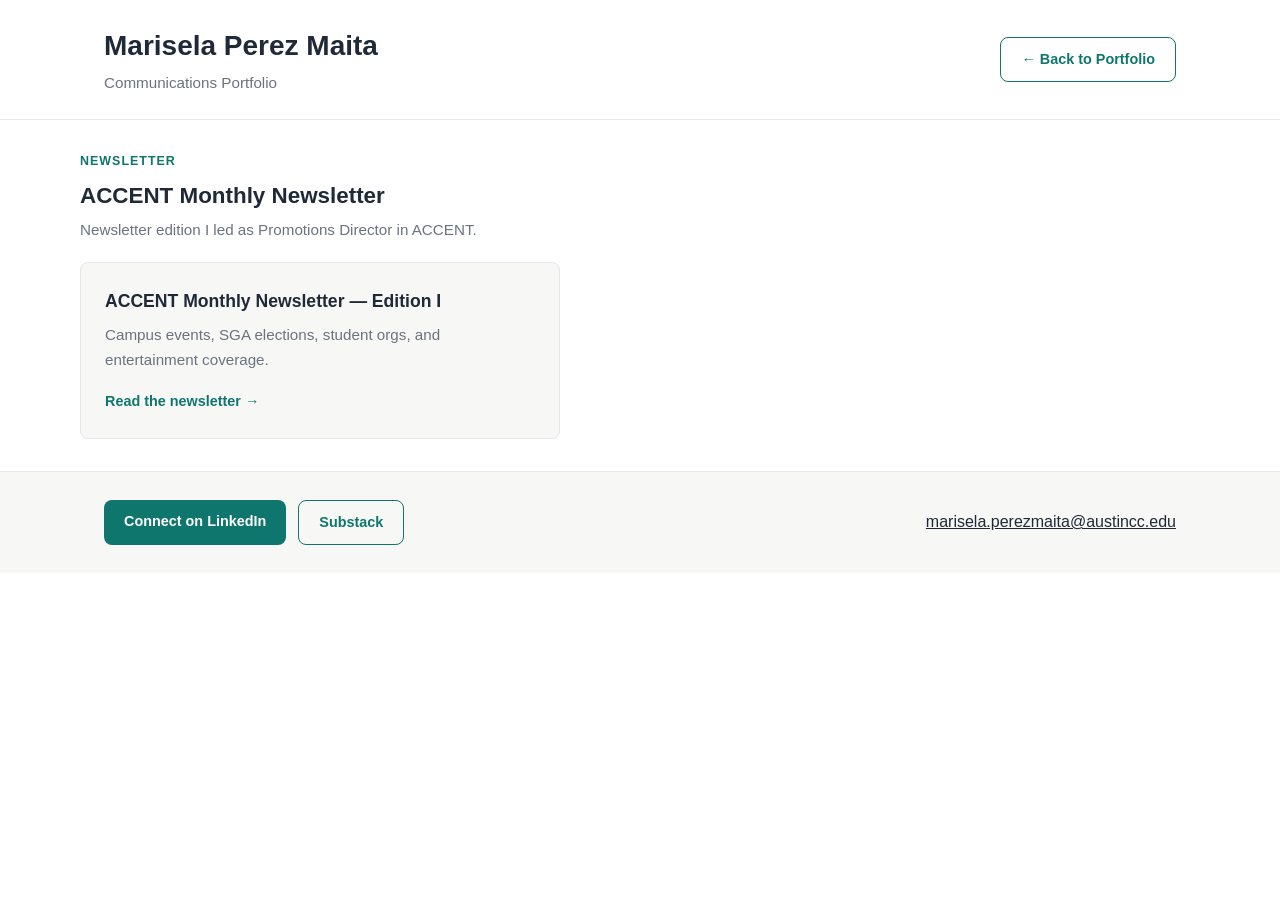
==== newsletter.html @ e1c943d8 "Add Newsletter page linking to ACCENT Monthly Newsletter" ====
<!DOCTYPE html>
<html lang="en">
<head>
  <meta charset="UTF-8">
  <meta name="viewport" content="width=device-width, initial-scale=1.0">
  <title>Newsletter — Marisela Perez Maita</title>
  <meta name="description" content="ACCENT Monthly Newsletter, Austin Community College.">
  <link rel="stylesheet" href="css/style.css">
</head>
<body>
  <header class="site-header">
    <div class="container header-inner">
      <div>
        <h1><a class="home-link" href="index.html">Marisela Perez Maita</a></h1>
        <p class="tagline">Communications Portfolio</p>
      </div>
      <div class="header-links">
        <a class="btn btn-outline" href="index.html">&larr; Back to Portfolio</a>
      </div>
    </div>
  </header>

  <main>
    <section id="newsletter" class="section container">
      <p class="eyebrow">Newsletter</p>
      <h2>ACCENT Monthly Newsletter</h2>
      <p class="section-note">Newsletter edition I led as Promotions Director in ACCENT.</p>
      <a class="newsletter-card" href="https://mailchi.mp/2ba8d38e01a6/accent-monthly-newsletter" target="_blank" rel="noopener">
        <span class="newsletter-card-title">ACCENT Monthly Newsletter — Edition I</span>
        <span class="newsletter-card-note">Campus events, SGA elections, student orgs, and entertainment coverage.</span>
        <span class="article-link">Read the newsletter →</span>
      </a>
    </section>
  </main>

  <footer class="site-footer">
    <div class="container footer-inner">
      <div class="footer-links">
        <a class="btn btn-accent" href="https://www.linkedin.com/in/marisela-pm" target="_blank" rel="noopener">Connect on LinkedIn</a>
        <a class="btn btn-outline" href="https://substack.com/@infima" target="_blank" rel="noopener">Substack</a>
      </div>
      <p class="footer-contact"><a href="mailto:marisela.perezmaita@austincc.edu">marisela.perezmaita@austincc.edu</a></p>
    </div>
  </footer>

  <script src="js/main.js"></script>
</body>
</html>
---- css/style.css ----
:root {
  --accent: #0F766E;
  --accent-dark: #0B5C56;
  --bg: #FFFFFF;
  --bg-alt: #F7F7F5;
  --text: #1F2937;
  --text-muted: #6B7280;
  --border: #E5E7EB;
  --radius: 8px;
  --max-width: 1120px;
}

* { box-sizing: border-box; }

body {
  margin: 0;
  font-family: -apple-system, BlinkMacSystemFont, "Segoe UI", Roboto, Helvetica, Arial, sans-serif;
  color: var(--text);
  background: var(--bg);
  line-height: 1.6;
}

.container {
  max-width: var(--max-width);
  margin: 0 auto;
  padding: 0 24px;
}

.site-header {
  border-bottom: 1px solid var(--border);
  padding: 24px 0;
}

.header-inner {
  display: flex;
  flex-wrap: wrap;
  align-items: center;
  justify-content: space-between;
  gap: 16px;
}

h1 {
  margin: 0 0 2px;
  font-size: 1.75rem;
}

.tagline {
  margin: 0;
  color: var(--text-muted);
  font-size: 0.95rem;
}

.header-links,
.footer-links {
  display: flex;
  flex-wrap: wrap;
  gap: 12px;
}

.btn {
  display: inline-block;
  padding: 10px 20px;
  border-radius: var(--radius);
  text-decoration: none;
  font-weight: 600;
  font-size: 0.9rem;
}

.btn-accent {
  background: var(--accent);
  color: #fff;
}

.btn-accent:hover {
  background: var(--accent-dark);
}

.btn-outline {
  background: transparent;
  color: var(--accent);
  border: 1px solid var(--accent);
}

.btn-outline:hover {
  background: var(--accent);
  color: #fff;
}

.section {
  padding: 32px 0;
}

.section + .section {
  border-top: 1px solid var(--border);
}

.eyebrow {
  margin: 0 0 6px;
  color: var(--accent);
  font-size: 0.78rem;
  font-weight: 700;
  text-transform: uppercase;
  letter-spacing: 0.08em;
}

.section h2 {
  margin: 0 0 4px;
  font-size: 1.4rem;
}

.section-note {
  margin: 0 0 20px;
  color: var(--text-muted);
  font-size: 0.95rem;
}

.bio-text {
  font-size: 1.15rem;
  max-width: 760px;
  margin: 0;
}

.embeds-grid {
  column-width: 540px;
  column-gap: 20px;
}

.embed-card {
  break-inside: avoid;
  margin: 0 0 20px;
  display: flex;
  justify-content: center;
}

.embed-card iframe {
  max-width: 100%;
}

.article-card {
  display: block;
  padding: 20px;
  border: 1px solid var(--border);
  border-radius: var(--radius);
  background: var(--bg-alt);
  text-decoration: none;
  color: var(--text);
  transition: border-color 0.2s ease;
  width: 100%;
}

.article-card:hover {
  border-color: var(--accent);
}

.article-source {
  margin: 0 0 8px;
  font-size: 0.85rem;
  color: var(--text-muted);
  text-transform: uppercase;
  letter-spacing: 0.03em;
}

.article-title {
  margin: 0 0 12px;
  font-size: 1.1rem;
}

.article-link {
  font-weight: 600;
  color: var(--accent);
  font-size: 0.9rem;
}

.carousel {
  display: flex;
  align-items: center;
  gap: 12px;
}

.carousel-track {
  display: flex;
  gap: 20px;
  overflow-x: auto;
  scroll-snap-type: x mandatory;
  scroll-behavior: smooth;
  padding-bottom: 8px;
}

.carousel-slide {
  flex: 0 0 auto;
  scroll-snap-align: start;
  width: min(400px, 78vw);
  margin: 0;
}

.carousel-slide img,
.carousel-slide video {
  width: 100%;
  border-radius: var(--radius);
  display: block;
  background: #000;
}

.carousel-slide figcaption {
  margin-top: 10px;
  font-size: 0.9rem;
  color: var(--text-muted);
}

.carousel-arrow {
  flex: 0 0 auto;
  width: 40px;
  height: 40px;
  border-radius: 50%;
  border: 1px solid var(--border);
  background: var(--bg);
  color: var(--text);
  font-size: 1.4rem;
  line-height: 1;
  cursor: pointer;
}

.carousel-arrow:hover {
  border-color: var(--accent);
  color: var(--accent);
}

.home-link {
  color: inherit;
  text-decoration: none;
}

.newsletter-card {
  display: block;
  max-width: 480px;
  padding: 24px;
  border: 1px solid var(--border);
  border-radius: var(--radius);
  background: var(--bg-alt);
  text-decoration: none;
  color: var(--text);
  transition: border-color 0.2s ease;
}

.newsletter-card:hover {
  border-color: var(--accent);
}

.newsletter-card-title {
  display: block;
  font-size: 1.1rem;
  font-weight: 700;
  margin-bottom: 8px;
}

.newsletter-card-note {
  display: block;
  color: var(--text-muted);
  font-size: 0.95rem;
  margin-bottom: 16px;
}

.site-footer {
  border-top: 1px solid var(--border);
  padding: 28px 0;
  background: var(--bg-alt);
}

.footer-inner {
  display: flex;
  flex-wrap: wrap;
  align-items: center;
  justify-content: space-between;
  gap: 16px;
}

.footer-contact {
  margin: 0;
}

.footer-contact a {
  color: var(--text);
}
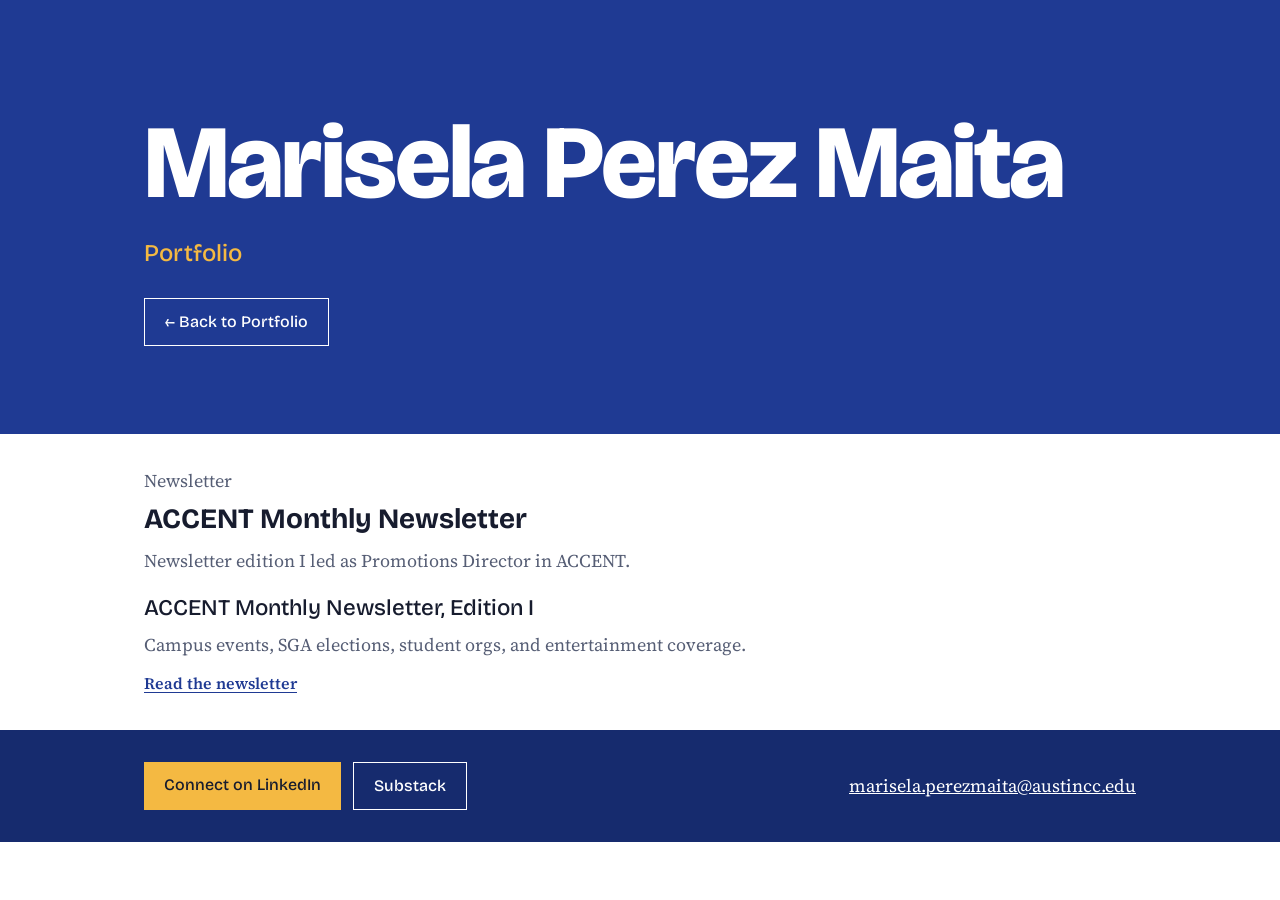
==== commit dd1dafaa: "Redesign portfolio with collapsible sections, new bio and Strategic Planning Co-Authored-By: Claude " ====
--- a/newsletter.html
+++ b/newsletter.html
@@ -5,14 +5,18 @@
   <meta name="viewport" content="width=device-width, initial-scale=1.0">
   <title>Newsletter — Marisela Perez Maita</title>
   <meta name="description" content="ACCENT Monthly Newsletter, Austin Community College.">
-  <link rel="stylesheet" href="css/style.css">
+  <link rel="icon" href="assets/favicon.svg?v=4" type="image/svg+xml">
+  <link rel="icon" href="assets/favicon.png?v=4" type="image/png">
+  <link rel="apple-touch-icon" href="assets/favicon.png?v=4">
+  <link rel="stylesheet" href="https://fonts.googleapis.com/css2?family=Bricolage+Grotesque:opsz,wght@12..96,500;12..96,800&family=Source+Serif+4:opsz,wght@8..60,400;8..60,600&display=swap">
+  <link rel="stylesheet" href="css/style.css?v=4">
 </head>
 <body>
   <header class="site-header">
     <div class="container header-inner">
       <div>
         <h1><a class="home-link" href="index.html">Marisela Perez Maita</a></h1>
-        <p class="tagline">Communications Portfolio</p>
+        <p class="tagline">Portfolio</p>
       </div>
       <div class="header-links">
         <a class="btn btn-outline" href="index.html">&larr; Back to Portfolio</a>
@@ -26,9 +30,9 @@
       <h2>ACCENT Monthly Newsletter</h2>
       <p class="section-note">Newsletter edition I led as Promotions Director in ACCENT.</p>
       <a class="newsletter-card" href="https://mailchi.mp/2ba8d38e01a6/accent-monthly-newsletter" target="_blank" rel="noopener">
-        <span class="newsletter-card-title">ACCENT Monthly Newsletter — Edition I</span>
+        <span class="newsletter-card-title">ACCENT Monthly Newsletter, Edition I</span>
         <span class="newsletter-card-note">Campus events, SGA elections, student orgs, and entertainment coverage.</span>
-        <span class="article-link">Read the newsletter →</span>
+        <span class="article-link">Read the newsletter</span>
       </a>
     </section>
   </main>
@@ -43,6 +47,6 @@
     </div>
   </footer>
 
-  <script src="js/main.js"></script>
+  <script src="js/main.js?v=2"></script>
 </body>
 </html>
--- a/css/style.css
+++ b/css/style.css
@@ -1,23 +1,33 @@
 :root {
-  --accent: #0F766E;
-  --accent-dark: #0B5C56;
+  --blue: #1F3A93;
+  --blue-dark: #162B6E;
+  --gold: #F4B942;
   --bg: #FFFFFF;
-  --bg-alt: #F7F7F5;
-  --text: #1F2937;
-  --text-muted: #6B7280;
-  --border: #E5E7EB;
-  --radius: 8px;
-  --max-width: 1120px;
+  --bg-alt: #EEF1FA;
+  --text: #171C2E;
+  --text-muted: #565E75;
+  --border: #D5DAEA;
+  --display: "Bricolage Grotesque", -apple-system, "Segoe UI", sans-serif;
+  --body: "Source Serif 4", Georgia, serif;
+  --max-width: 1040px;
 }
 
 * { box-sizing: border-box; }
 
 body {
   margin: 0;
-  font-family: -apple-system, BlinkMacSystemFont, "Segoe UI", Roboto, Helvetica, Arial, sans-serif;
+  font-family: var(--body);
+  font-size: 1.125rem;
   color: var(--text);
   background: var(--bg);
-  line-height: 1.6;
+  line-height: 1.65;
+}
+
+a:focus-visible,
+summary:focus-visible,
+button:focus-visible {
+  outline: 3px solid var(--gold);
+  outline-offset: 3px;
 }
 
 .container {
@@ -27,107 +37,95 @@
 }
 
 .site-header {
-  border-bottom: 1px solid var(--border);
-  padding: 24px 0;
-}
-
-.header-inner {
-  display: flex;
-  flex-wrap: wrap;
+  background: var(--blue);
+  color: #fff;
+  padding: clamp(56px, 10vw, 112px) 0 clamp(48px, 8vw, 88px);
+}
+
+h1 {
+  margin: 0;
+  font-family: var(--display);
+  font-weight: 800;
+  font-size: clamp(2.9rem, 10vw, 6.5rem);
+  line-height: 0.98;
+  letter-spacing: -0.02em;
+}
+
+.tagline {
+  margin: 20px 0 0;
+  color: var(--gold);
+  font-family: var(--display);
+  font-weight: 500;
+  font-size: clamp(1.15rem, 2.5vw, 1.5rem);
+}
+
+.bio-text {
+  max-width: 34em;
+  margin: 28px 0 0;
+  font-size: 1.25rem;
+}
+
+.bio-text + .bio-text {
+  margin-top: 16px;
+}
+
+.section {
+  padding: 32px 24px;
+}
+
+#work {
+  padding-top: 16px;
+  padding-bottom: 72px;
+}
+
+.fold {
+  border-bottom: 2px solid var(--blue);
+}
+
+.fold summary {
+  display: flex;
   align-items: center;
   justify-content: space-between;
   gap: 16px;
-}
-
-h1 {
-  margin: 0 0 2px;
-  font-size: 1.75rem;
-}
-
-.tagline {
-  margin: 0;
-  color: var(--text-muted);
-  font-size: 0.95rem;
-}
-
-.header-links,
-.footer-links {
-  display: flex;
-  flex-wrap: wrap;
-  gap: 12px;
-}
-
-.btn {
-  display: inline-block;
-  padding: 10px 20px;
-  border-radius: var(--radius);
-  text-decoration: none;
-  font-weight: 600;
-  font-size: 0.9rem;
-}
-
-.btn-accent {
-  background: var(--accent);
-  color: #fff;
-}
-
-.btn-accent:hover {
-  background: var(--accent-dark);
-}
-
-.btn-outline {
-  background: transparent;
-  color: var(--accent);
-  border: 1px solid var(--accent);
-}
-
-.btn-outline:hover {
-  background: var(--accent);
-  color: #fff;
-}
-
-.section {
-  padding: 32px 0;
-}
-
-.section + .section {
-  border-top: 1px solid var(--border);
-}
-
-.eyebrow {
-  margin: 0 0 6px;
-  color: var(--accent);
-  font-size: 0.78rem;
-  font-weight: 700;
-  text-transform: uppercase;
-  letter-spacing: 0.08em;
-}
-
-.section h2 {
-  margin: 0 0 4px;
-  font-size: 1.4rem;
-}
-
-.section-note {
-  margin: 0 0 20px;
-  color: var(--text-muted);
-  font-size: 0.95rem;
-}
-
-.bio-text {
-  font-size: 1.15rem;
-  max-width: 760px;
-  margin: 0;
-}
-
-.embeds-grid {
-  column-width: 540px;
-  column-gap: 20px;
+  padding: 26px 0;
+  color: var(--blue);
+  font-family: var(--display);
+  font-weight: 800;
+  font-size: clamp(1.9rem, 5.5vw, 3.25rem);
+  line-height: 1.05;
+  letter-spacing: -0.015em;
+  list-style: none;
+  cursor: pointer;
+}
+
+.fold summary::-webkit-details-marker {
+  display: none;
+}
+
+.fold summary::after {
+  content: "+";
+  flex: 0 0 auto;
+  font-weight: 500;
+  line-height: 1;
+  transition: transform 0.2s ease;
+}
+
+.fold[open] summary::after {
+  transform: rotate(45deg);
+}
+
+.fold-body {
+  padding: 4px 0 36px;
+}
+
+.posts-grid {
+  display: grid;
+  grid-template-columns: repeat(auto-fill, minmax(230px, 1fr));
+  gap: 16px;
+  align-items: start;
 }
 
 .embed-card {
-  break-inside: avoid;
-  margin: 0 0 20px;
   display: flex;
   justify-content: center;
 }
@@ -136,39 +134,66 @@
   max-width: 100%;
 }
 
+/* Instagram embeds refuse to go under 326px wide, so scale them down instead */
+.posts-grid .embed-card {
+  zoom: 0.7;
+  overflow: hidden;
+  border-top: 1px solid var(--border);
+}
+
+/* Slides Instagram's header out of view: its "View profile" button overlaps long account names */
+.posts-grid .instagram-media {
+  margin-top: -58px !important;
+}
+
+.reporting-grid {
+  display: grid;
+  grid-template-columns: 240px 1fr;
+  gap: 36px;
+  align-items: start;
+}
+
+.reporting-grid .posts-grid {
+  grid-template-columns: 1fr;
+}
+
 .article-card {
   display: block;
-  padding: 20px;
-  border: 1px solid var(--border);
-  border-radius: var(--radius);
-  background: var(--bg-alt);
+  padding: 20px 0;
+  border-top: 1px solid var(--border);
   text-decoration: none;
   color: var(--text);
-  transition: border-color 0.2s ease;
-  width: 100%;
-}
-
-.article-card:hover {
-  border-color: var(--accent);
+}
+
+.article-card:first-child {
+  border-top: 0;
+  padding-top: 0;
 }
 
 .article-source {
+  margin: 0 0 4px;
+  font-size: 1rem;
+  color: var(--text-muted);
+}
+
+.article-title {
   margin: 0 0 8px;
-  font-size: 0.85rem;
-  color: var(--text-muted);
-  text-transform: uppercase;
-  letter-spacing: 0.03em;
-}
-
-.article-title {
-  margin: 0 0 12px;
-  font-size: 1.1rem;
+  font-family: var(--display);
+  font-weight: 500;
+  font-size: 1.4rem;
+  line-height: 1.2;
+}
+
+.article-card:hover .article-title {
+  color: var(--blue);
 }
 
 .article-link {
+  color: var(--blue);
   font-weight: 600;
-  color: var(--accent);
-  font-size: 0.9rem;
+  font-size: 1rem;
+  text-decoration: underline;
+  text-underline-offset: 3px;
 }
 
 .carousel {
@@ -189,40 +214,75 @@
 .carousel-slide {
   flex: 0 0 auto;
   scroll-snap-align: start;
-  width: min(400px, 78vw);
+  width: min(340px, 72vw);
   margin: 0;
 }
 
 .carousel-slide img,
 .carousel-slide video {
   width: 100%;
-  border-radius: var(--radius);
   display: block;
   background: #000;
 }
 
 .carousel-slide figcaption {
   margin-top: 10px;
-  font-size: 0.9rem;
+  font-size: 1rem;
   color: var(--text-muted);
 }
 
 .carousel-arrow {
   flex: 0 0 auto;
-  width: 40px;
-  height: 40px;
+  width: 44px;
+  height: 44px;
   border-radius: 50%;
-  border: 1px solid var(--border);
+  border: 2px solid var(--blue);
   background: var(--bg);
-  color: var(--text);
+  color: var(--blue);
   font-size: 1.4rem;
   line-height: 1;
   cursor: pointer;
 }
 
 .carousel-arrow:hover {
-  border-color: var(--accent);
-  color: var(--accent);
+  background: var(--blue);
+  color: #fff;
+}
+
+.newsletter-card {
+  display: block;
+  max-width: 34em;
+  text-decoration: none;
+  color: var(--text);
+}
+
+.newsletter-card-title {
+  display: block;
+  font-family: var(--display);
+  font-weight: 500;
+  font-size: 1.4rem;
+  line-height: 1.2;
+  margin-bottom: 8px;
+}
+
+.newsletter-card-note {
+  display: block;
+  color: var(--text-muted);
+  margin-bottom: 8px;
+}
+
+.plan-list {
+  max-width: 38em;
+  margin: 0;
+  padding-left: 1.2em;
+}
+
+.plan-list li + li {
+  margin-top: 16px;
+}
+
+.plan-list li::marker {
+  color: var(--blue);
 }
 
 .home-link {
@@ -230,40 +290,60 @@
   text-decoration: none;
 }
 
-.newsletter-card {
-  display: block;
-  max-width: 480px;
-  padding: 24px;
-  border: 1px solid var(--border);
-  border-radius: var(--radius);
-  background: var(--bg-alt);
+.header-inner {
+  display: flex;
+  flex-wrap: wrap;
+  align-items: flex-end;
+  justify-content: space-between;
+  gap: 24px;
+}
+
+.eyebrow {
+  margin: 0;
+  color: var(--text-muted);
+}
+
+.section h2 {
+  margin: 0 0 4px;
+  font-family: var(--display);
+  font-size: 1.75rem;
+}
+
+.section-note {
+  margin: 0 0 20px;
+  color: var(--text-muted);
+}
+
+.header-links,
+.footer-links {
+  display: flex;
+  flex-wrap: wrap;
+  gap: 12px;
+}
+
+.btn {
+  display: inline-block;
+  padding: 10px 20px;
+  font-family: var(--display);
+  font-weight: 500;
+  font-size: 1rem;
   text-decoration: none;
+}
+
+.btn-accent {
+  background: var(--gold);
   color: var(--text);
-  transition: border-color 0.2s ease;
-}
-
-.newsletter-card:hover {
-  border-color: var(--accent);
-}
-
-.newsletter-card-title {
-  display: block;
-  font-size: 1.1rem;
-  font-weight: 700;
-  margin-bottom: 8px;
-}
-
-.newsletter-card-note {
-  display: block;
-  color: var(--text-muted);
-  font-size: 0.95rem;
-  margin-bottom: 16px;
+}
+
+.btn-outline {
+  color: #fff;
+  border: 1px solid #fff;
 }
 
 .site-footer {
-  border-top: 1px solid var(--border);
-  padding: 28px 0;
-  background: var(--bg-alt);
+  background: var(--blue-dark);
+  color: #fff;
+  padding: 32px 0;
 }
 
 .footer-inner {
@@ -279,5 +359,17 @@
 }
 
 .footer-contact a {
-  color: var(--text);
-}
+  color: inherit;
+}
+
+@media (max-width: 640px) {
+  .reporting-grid {
+    grid-template-columns: 1fr;
+  }
+}
+
+@media (prefers-reduced-motion: reduce) {
+  .fold summary::after {
+    transition: none;
+  }
+}
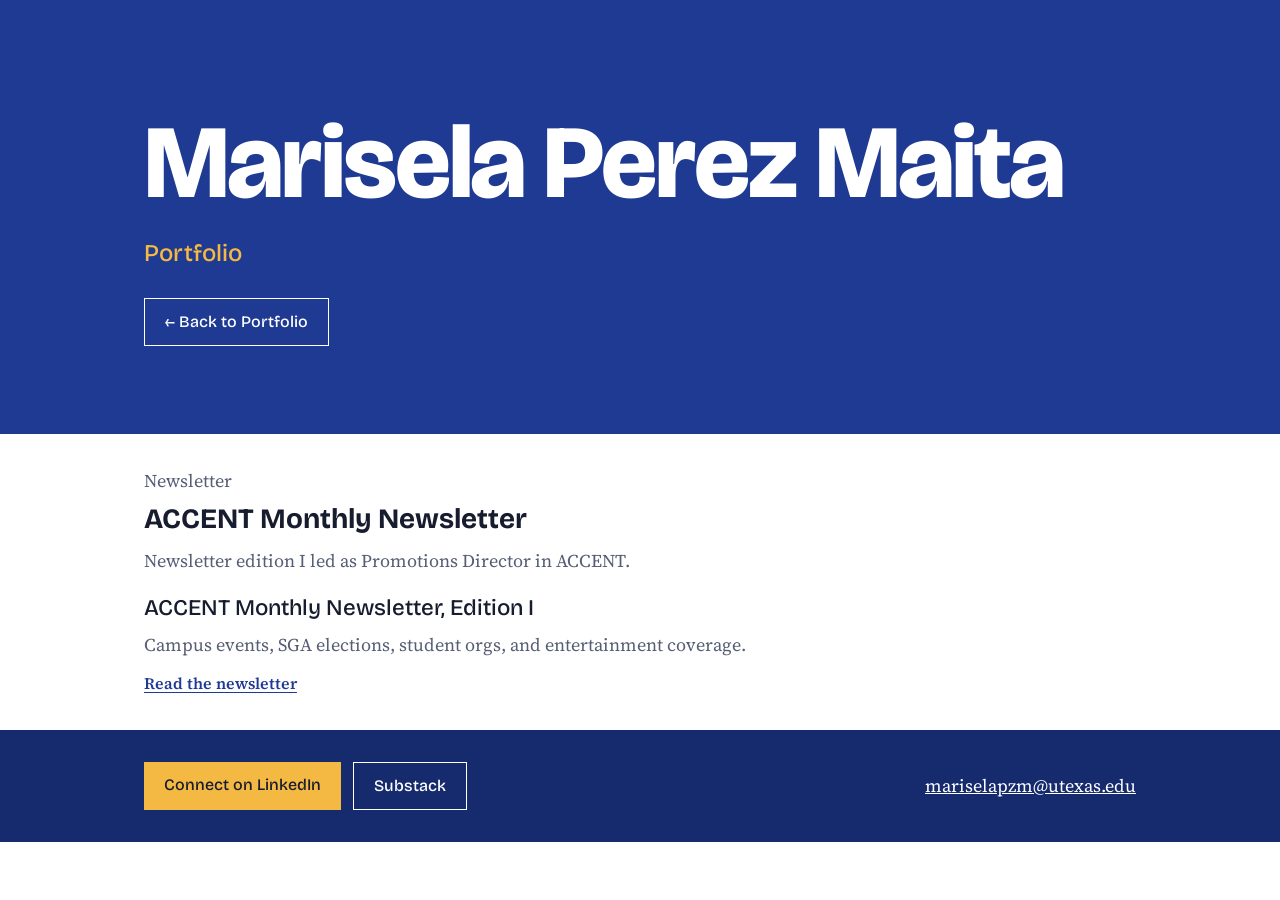
==== commit 03669f0e: "Italicize Arendt quote; replace Instagram embeds with image cards Also updates footer contact email " ====
--- a/newsletter.html
+++ b/newsletter.html
@@ -9,7 +9,7 @@
   <link rel="icon" href="assets/favicon.png?v=4" type="image/png">
   <link rel="apple-touch-icon" href="assets/favicon.png?v=4">
   <link rel="stylesheet" href="https://fonts.googleapis.com/css2?family=Bricolage+Grotesque:opsz,wght@12..96,500;12..96,800&family=Source+Serif+4:opsz,wght@8..60,400;8..60,600&display=swap">
-  <link rel="stylesheet" href="css/style.css?v=4">
+  <link rel="stylesheet" href="css/style.css?v=6">
 </head>
 <body>
   <header class="site-header">
@@ -43,10 +43,10 @@
         <a class="btn btn-accent" href="https://www.linkedin.com/in/marisela-pm" target="_blank" rel="noopener">Connect on LinkedIn</a>
         <a class="btn btn-outline" href="https://substack.com/@infima" target="_blank" rel="noopener">Substack</a>
       </div>
-      <p class="footer-contact"><a href="mailto:marisela.perezmaita@austincc.edu">marisela.perezmaita@austincc.edu</a></p>
+      <p class="footer-contact"><a href="mailto:mariselapzm@utexas.edu">mariselapzm@utexas.edu</a></p>
     </div>
   </footer>
 
-  <script src="js/main.js?v=2"></script>
+  <script src="js/main.js?v=3"></script>
 </body>
 </html>
--- a/css/style.css
+++ b/css/style.css
@@ -125,25 +125,18 @@
   align-items: start;
 }
 
-.embed-card {
-  display: flex;
-  justify-content: center;
-}
-
-.embed-card iframe {
-  max-width: 100%;
-}
-
-/* Instagram embeds refuse to go under 326px wide, so scale them down instead */
-.posts-grid .embed-card {
-  zoom: 0.7;
-  overflow: hidden;
-  border-top: 1px solid var(--border);
-}
-
-/* Slides Instagram's header out of view: its "View profile" button overlaps long account names */
-.posts-grid .instagram-media {
-  margin-top: -58px !important;
+.post-card {
+  display: block;
+}
+
+.post-card img {
+  display: block;
+  width: 100%;
+  height: auto;
+}
+
+.post-card:hover img {
+  opacity: 0.85;
 }
 
 .reporting-grid {
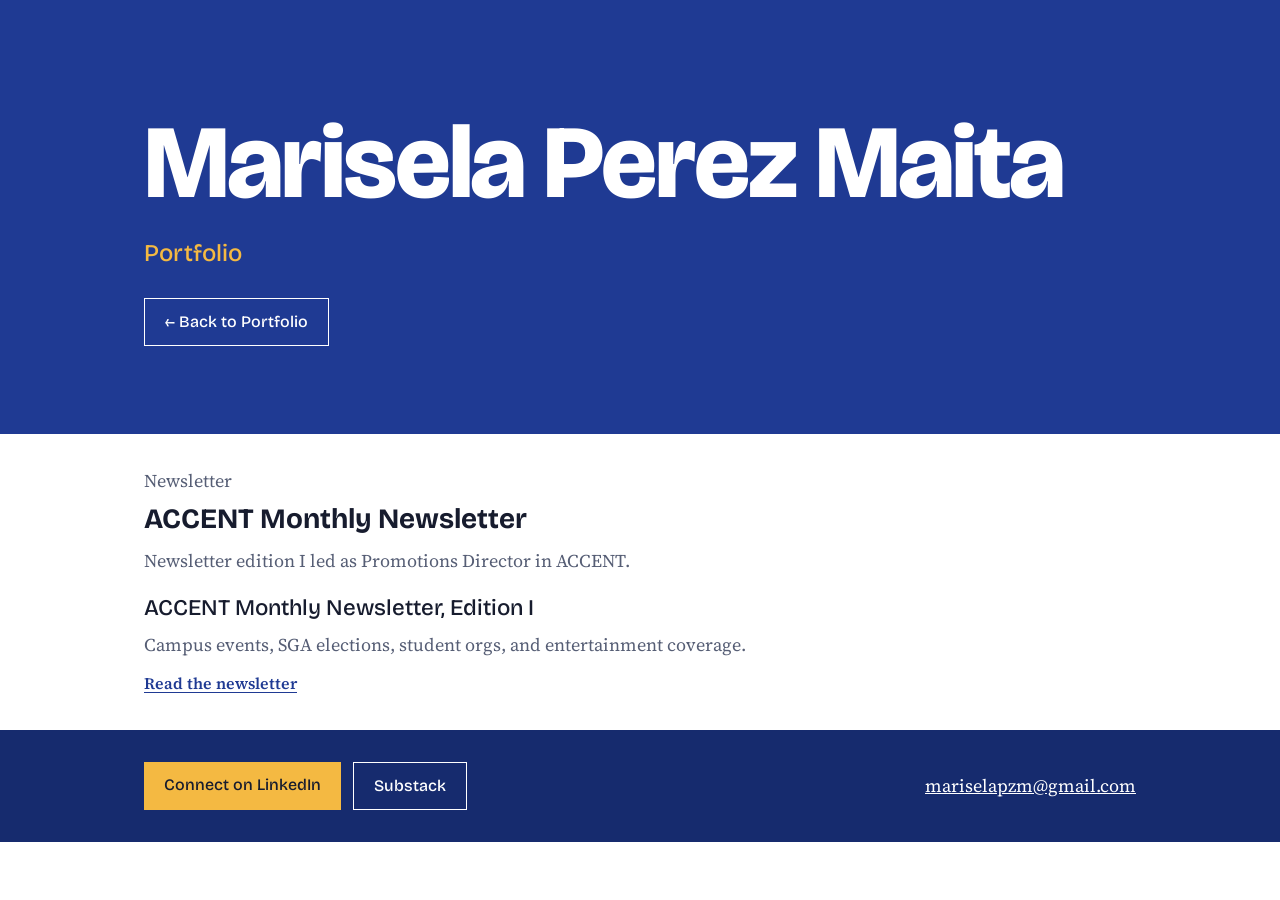
==== commit 9c244a82: "Use personal Gmail as contact email Co-Authored-By: Claude Opus 5.5 <noreply@anthropic.com>" ====
--- a/newsletter.html
+++ b/newsletter.html
@@ -43,7 +43,7 @@
         <a class="btn btn-accent" href="https://www.linkedin.com/in/marisela-pm" target="_blank" rel="noopener">Connect on LinkedIn</a>
         <a class="btn btn-outline" href="https://substack.com/@infima" target="_blank" rel="noopener">Substack</a>
       </div>
-      <p class="footer-contact"><a href="mailto:mariselapzm@utexas.edu">mariselapzm@utexas.edu</a></p>
+      <p class="footer-contact"><a href="mailto:mariselapzm@gmail.com">mariselapzm@gmail.com</a></p>
     </div>
   </footer>
 
